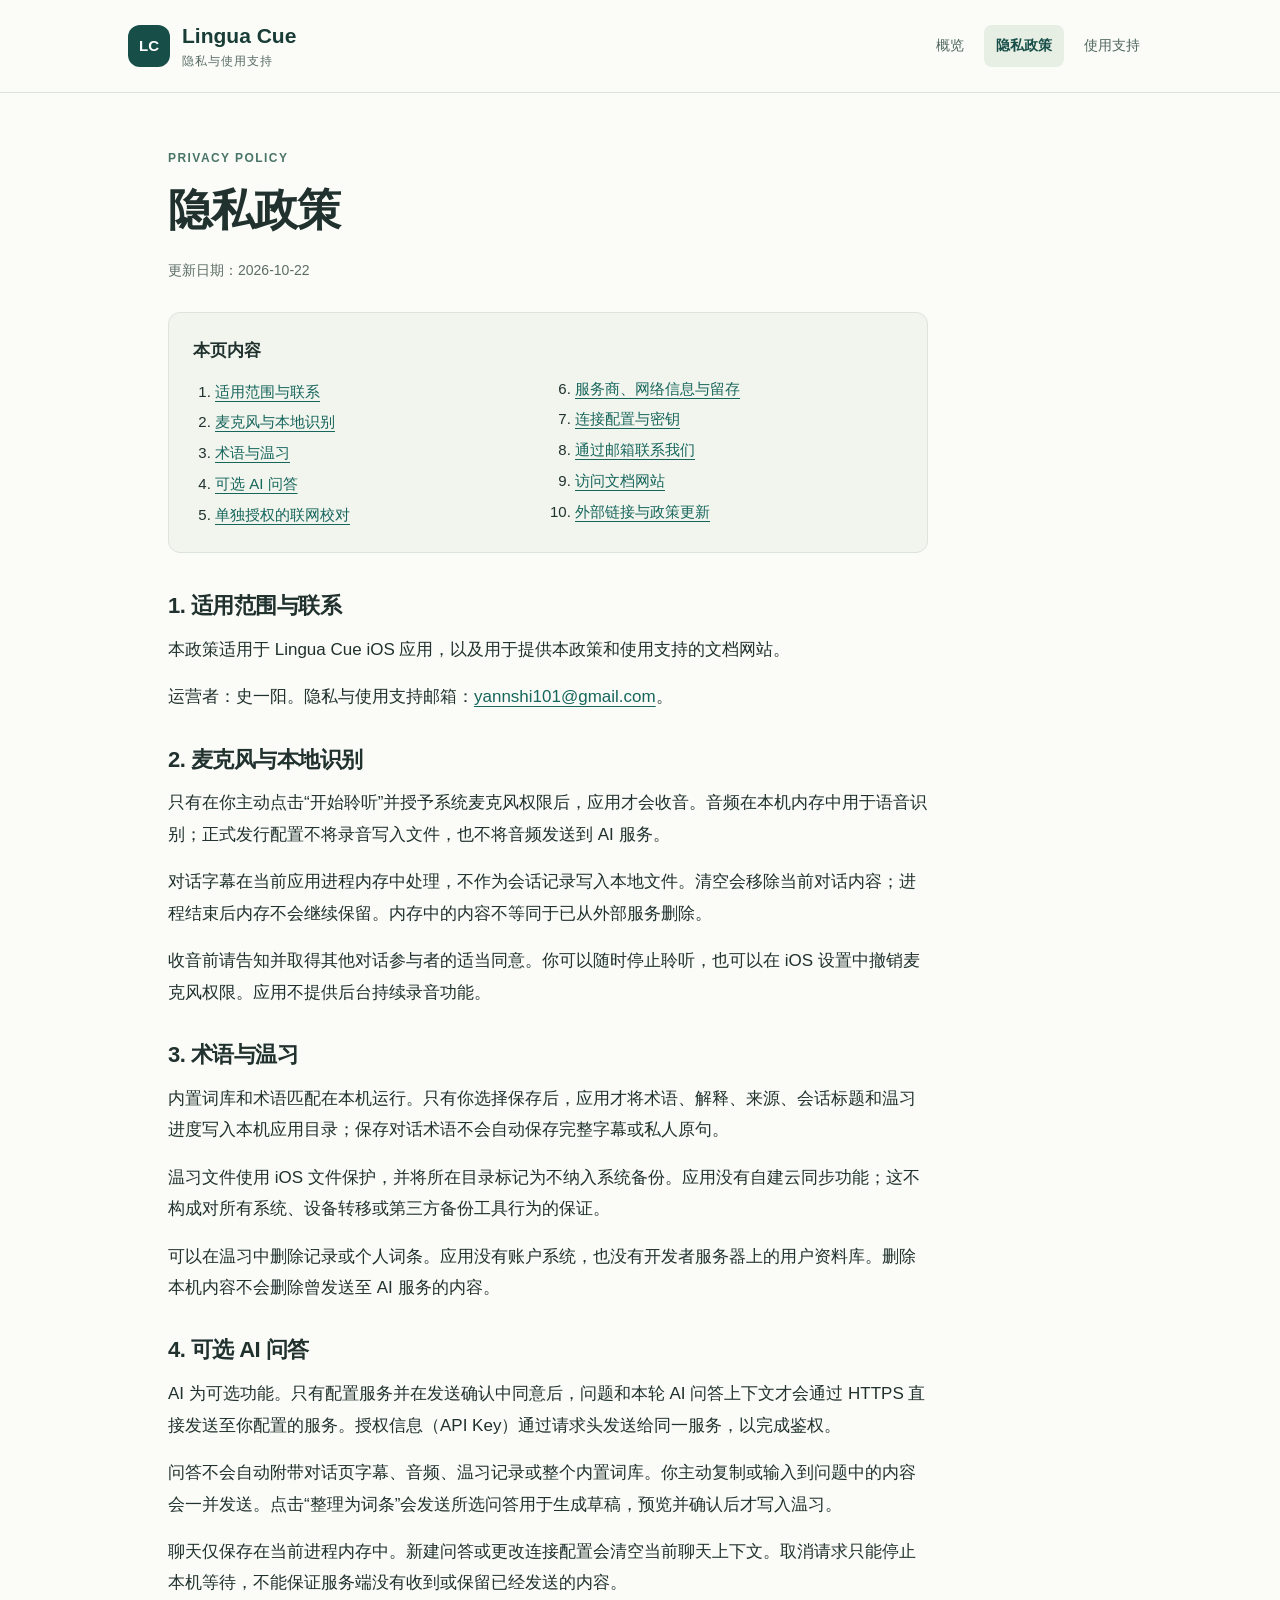
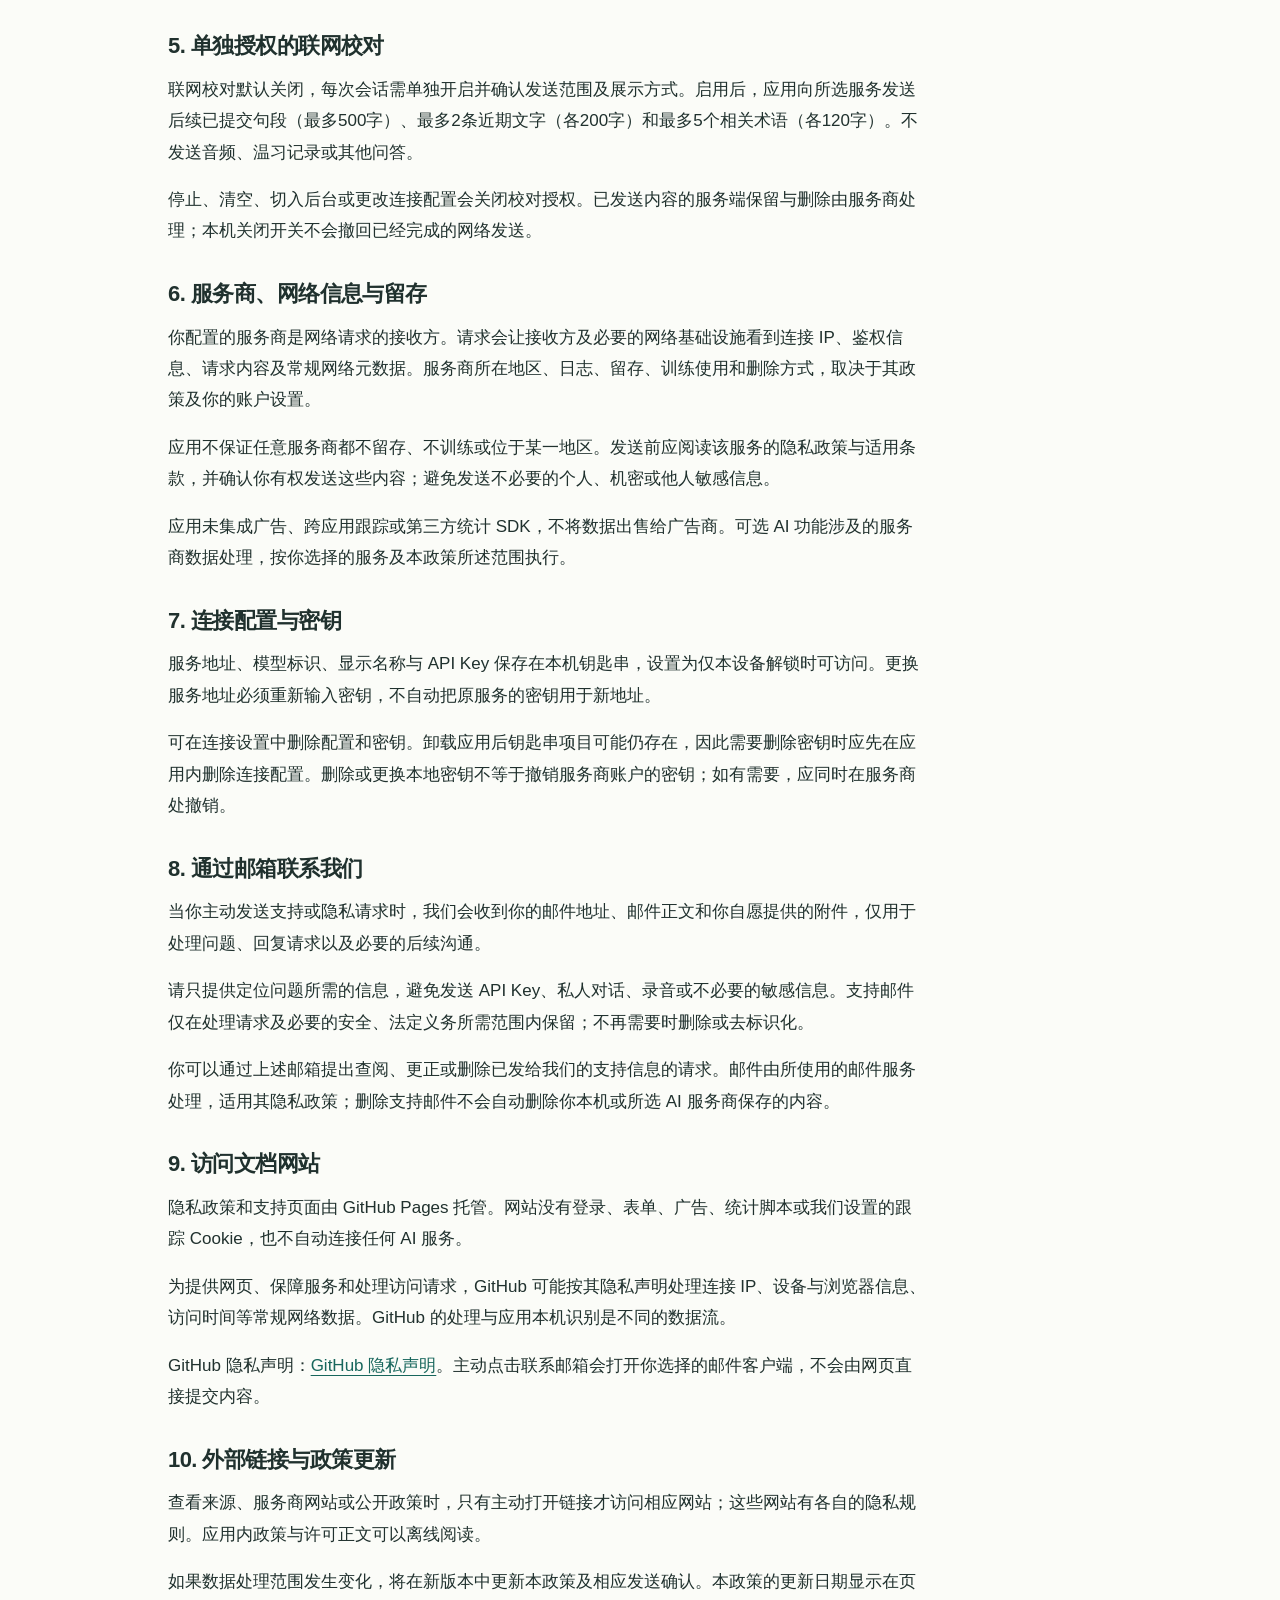
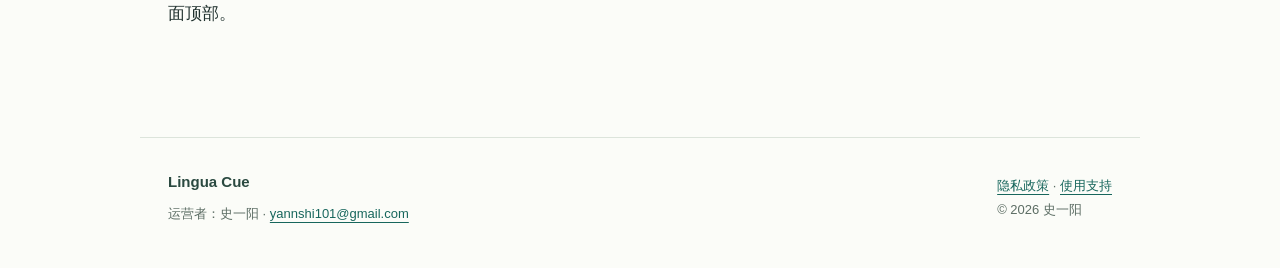
==== privacy/index.html @ a0816326 "Publish Lingua Cue privacy policy and support pages" ====
<!doctype html>
<html lang="zh-CN"><head><meta charset="utf-8"><meta name="viewport" content="width=device-width,initial-scale=1">
<title>隐私政策 · Lingua Cue</title><meta name="description" content="Lingua Cue 的音频、本地数据、可选 AI 和联系信息处理说明。">
<meta name="theme-color" content="#174f48"><link rel="canonical" href="https://msfgz.github.io/lingua-cue-support/privacy/">
<meta http-equiv="Content-Security-Policy" content="default-src 'none'; style-src 'self'; img-src 'self'; font-src 'none'; script-src 'none'; connect-src 'none'; base-uri 'none'; form-action 'none'">
<link rel="stylesheet" href="../styles.css"></head><body>
<a class="skip" href="#main">跳到正文</a><header class="header"><div class="header-inner">
<a class="brand" href="../" aria-label="Lingua Cue 文档首页"><span class="mark" aria-hidden="true">LC</span><span>Lingua Cue<small>隐私与使用支持</small></span></a>
<nav aria-label="页面导航"><a href="../">概览</a><a href="../privacy/" aria-current="page">隐私政策</a><a href="../support/">使用支持</a></nav></div></header>
<main id="main"><article class="document"><p class="eyebrow">PRIVACY POLICY</p><h1>隐私政策</h1><p class="date">更新日期：2026-10-22</p><aside class="toc" aria-label="隐私政策目录"><strong>本页内容</strong><ol><li><a href="#section-1">适用范围与联系</a></li><li><a href="#section-2">麦克风与本地识别</a></li><li><a href="#section-3">术语与温习</a></li><li><a href="#section-4">可选 AI 问答</a></li><li><a href="#section-5">单独授权的联网校对</a></li><li><a href="#section-6">服务商、网络信息与留存</a></li><li><a href="#section-7">连接配置与密钥</a></li><li><a href="#section-8">通过邮箱联系我们</a></li><li><a href="#section-9">访问文档网站</a></li><li><a href="#section-10">外部链接与政策更新</a></li></ol></aside><section id="section-1"><h2>1. 适用范围与联系</h2><p>本政策适用于 Lingua Cue iOS 应用，以及用于提供本政策和使用支持的文档网站。</p><p>运营者：史一阳。隐私与使用支持邮箱：<a href="mailto:yannshi101@gmail.com">yannshi101@gmail.com</a>。</p></section><section id="section-2"><h2>2. 麦克风与本地识别</h2><p>只有在你主动点击“开始聆听”并授予系统麦克风权限后，应用才会收音。音频在本机内存中用于语音识别；正式发行配置不将录音写入文件，也不将音频发送到 AI 服务。</p><p>对话字幕在当前应用进程内存中处理，不作为会话记录写入本地文件。清空会移除当前对话内容；进程结束后内存不会继续保留。内存中的内容不等同于已从外部服务删除。</p><p>收音前请告知并取得其他对话参与者的适当同意。你可以随时停止聆听，也可以在 iOS 设置中撤销麦克风权限。应用不提供后台持续录音功能。</p></section><section id="section-3"><h2>3. 术语与温习</h2><p>内置词库和术语匹配在本机运行。只有你选择保存后，应用才将术语、解释、来源、会话标题和温习进度写入本机应用目录；保存对话术语不会自动保存完整字幕或私人原句。</p><p>温习文件使用 iOS 文件保护，并将所在目录标记为不纳入系统备份。应用没有自建云同步功能；这不构成对所有系统、设备转移或第三方备份工具行为的保证。</p><p>可以在温习中删除记录或个人词条。应用没有账户系统，也没有开发者服务器上的用户资料库。删除本机内容不会删除曾发送至 AI 服务的内容。</p></section><section id="section-4"><h2>4. 可选 AI 问答</h2><p>AI 为可选功能。只有配置服务并在发送确认中同意后，问题和本轮 AI 问答上下文才会通过 HTTPS 直接发送至你配置的服务。授权信息（API Key）通过请求头发送给同一服务，以完成鉴权。</p><p>问答不会自动附带对话页字幕、音频、温习记录或整个内置词库。你主动复制或输入到问题中的内容会一并发送。点击“整理为词条”会发送所选问答用于生成草稿，预览并确认后才写入温习。</p><p>聊天仅保存在当前进程内存中。新建问答或更改连接配置会清空当前聊天上下文。取消请求只能停止本机等待，不能保证服务端没有收到或保留已经发送的内容。</p></section><section id="section-5"><h2>5. 单独授权的联网校对</h2><p>联网校对默认关闭，每次会话需单独开启并确认发送范围及展示方式。启用后，应用向所选服务发送后续已提交句段（最多500字）、最多2条近期文字（各200字）和最多5个相关术语（各120字）。不发送音频、温习记录或其他问答。</p><p>停止、清空、切入后台或更改连接配置会关闭校对授权。已发送内容的服务端保留与删除由服务商处理；本机关闭开关不会撤回已经完成的网络发送。</p></section><section id="section-6"><h2>6. 服务商、网络信息与留存</h2><p>你配置的服务商是网络请求的接收方。请求会让接收方及必要的网络基础设施看到连接 IP、鉴权信息、请求内容及常规网络元数据。服务商所在地区、日志、留存、训练使用和删除方式，取决于其政策及你的账户设置。</p><p>应用不保证任意服务商都不留存、不训练或位于某一地区。发送前应阅读该服务的隐私政策与适用条款，并确认你有权发送这些内容；避免发送不必要的个人、机密或他人敏感信息。</p><p>应用未集成广告、跨应用跟踪或第三方统计 SDK，不将数据出售给广告商。可选 AI 功能涉及的服务商数据处理，按你选择的服务及本政策所述范围执行。</p></section><section id="section-7"><h2>7. 连接配置与密钥</h2><p>服务地址、模型标识、显示名称与 API Key 保存在本机钥匙串，设置为仅本设备解锁时可访问。更换服务地址必须重新输入密钥，不自动把原服务的密钥用于新地址。</p><p>可在连接设置中删除配置和密钥。卸载应用后钥匙串项目可能仍存在，因此需要删除密钥时应先在应用内删除连接配置。删除或更换本地密钥不等于撤销服务商账户的密钥；如有需要，应同时在服务商处撤销。</p></section><section id="section-8"><h2>8. 通过邮箱联系我们</h2><p>当你主动发送支持或隐私请求时，我们会收到你的邮件地址、邮件正文和你自愿提供的附件，仅用于处理问题、回复请求以及必要的后续沟通。</p><p>请只提供定位问题所需的信息，避免发送 API Key、私人对话、录音或不必要的敏感信息。支持邮件仅在处理请求及必要的安全、法定义务所需范围内保留；不再需要时删除或去标识化。</p><p>你可以通过上述邮箱提出查阅、更正或删除已发给我们的支持信息的请求。邮件由所使用的邮件服务处理，适用其隐私政策；删除支持邮件不会自动删除你本机或所选 AI 服务商保存的内容。</p></section><section id="section-9"><h2>9. 访问文档网站</h2><p>隐私政策和支持页面由 GitHub Pages 托管。网站没有登录、表单、广告、统计脚本或我们设置的跟踪 Cookie，也不自动连接任何 AI 服务。</p><p>为提供网页、保障服务和处理访问请求，GitHub 可能按其隐私声明处理连接 IP、设备与浏览器信息、访问时间等常规网络数据。GitHub 的处理与应用本机识别是不同的数据流。</p><p>GitHub 隐私声明：<a href="https://docs.github.com/en/site-policy/privacy-policies/github-general-privacy-statement">GitHub 隐私声明</a>。主动点击联系邮箱会打开你选择的邮件客户端，不会由网页直接提交内容。</p></section><section id="section-10"><h2>10. 外部链接与政策更新</h2><p>查看来源、服务商网站或公开政策时，只有主动打开链接才访问相应网站；这些网站有各自的隐私规则。应用内政策与许可正文可以离线阅读。</p><p>如果数据处理范围发生变化，将在新版本中更新本政策及相应发送确认。本政策的更新日期显示在页面顶部。</p></section></article></main>
<footer><div><strong>Lingua Cue</strong><p>运营者：史一阳 · <a href="mailto:yannshi101@gmail.com">yannshi101@gmail.com</a></p></div>
<p><a href="../privacy/">隐私政策</a><span aria-hidden="true"> · </span><a href="../support/">使用支持</a><br><span>© 2026 史一阳</span></p></footer>
</body></html>
---- styles.css ----
*{box-sizing:border-box}html{scroll-behavior:smooth;scroll-padding-top:110px}body{margin:0;background:#fbfcf8;color:#20312e;font:17px/1.85 -apple-system,BlinkMacSystemFont,"PingFang SC","Microsoft YaHei",sans-serif}a{color:#17665c;text-underline-offset:4px;overflow-wrap:anywhere}a:hover{color:#103e38}a:focus-visible,summary:focus-visible{outline:3px solid #bc6b24;outline-offset:5px;border-radius:3px}.skip{position:absolute;left:16px;top:-100px;background:white;padding:8px 16px;z-index:3}.skip:focus{top:10px}.header{background:#fbfcf8;border-bottom:1px solid #dbe3dc}.header-inner{max-width:1080px;margin:auto;padding:22px 28px;display:flex;align-items:center;justify-content:space-between;gap:20px}.brand{display:flex;align-items:center;gap:12px;text-decoration:none;color:#193d36;font-size:21px;font-weight:750;line-height:1.35}.brand small{display:block;font-size:12px;color:#586c63;font-weight:500;letter-spacing:.08em;margin-top:3px}.mark{width:42px;height:42px;background:#174f48;color:#fff;border-radius:12px;display:grid;place-items:center;font-size:15px;flex:none}nav{display:flex;gap:8px;flex-wrap:wrap}nav a{text-decoration:none;font-size:14px;padding:8px 12px;border-radius:8px;color:#50675e}nav a[aria-current]{background:#e7eee4;color:#174f48;font-weight:700}main{max-width:1000px;margin:auto;padding:54px 28px 76px}h1,h2,h3{line-height:1.4;letter-spacing:-.025em}h1{font-size:clamp(30px,5vw,44px);margin:10px 0 18px}h2{font-size:24px;margin:0 0 12px}h3{font-size:18px;margin:0 0 8px}p{margin:0 0 16px;overflow-wrap:anywhere}.eyebrow{font-size:12px;letter-spacing:.12em;color:#497467;font-weight:750;margin:0}.lead{font-size:19px;max-width:700px;color:#4b6057}.pill{display:inline-block;font-size:12px;line-height:1.5;border:1px solid #cad9c8;color:#476644;background:#f1f5e9;border-radius:20px;padding:5px 11px;margin:2px 0 20px}.cards{display:grid;grid-template-columns:1fr 1fr;gap:20px;margin-top:30px}.card{padding:28px;border:1px solid #dce4db;background:#fff;border-radius:16px}.card p{color:#53665d;font-size:16px}.card .button,.button{display:inline-block;padding:11px 18px;border-radius:9px;background:#174f48;color:#fff;text-decoration:none;font-size:15px;font-weight:650}.card .button:hover,.button:hover{background:#103e38;color:white}.muted,.date{color:#5c6d64;font-size:14px}.rule{margin:36px 0;border:0;border-top:1px solid #dce4db}.document{max-width:760px}.document section{margin:32px 0}.document h2{font-size:22px}.toc{padding:22px 24px;border:1px solid #dce4db;border-radius:12px;background:#f1f5ee;margin:28px 0 38px}.toc ol{padding-left:22px;margin:8px 0 0;columns:2;column-gap:32px}.toc li{break-inside:avoid;font-size:15px;margin:3px 0}.contact{background:#eaf1e7;border-color:#c9d9c4}.contact .email{display:inline-block;font-size:clamp(18px,4.5vw,25px);font-weight:700;line-height:1.5;margin:0 0 14px}.list{padding-left:23px;margin:12px 0 22px}.list li{margin:7px 0}.faq{margin-top:36px}.faq details{padding:19px 0;border-bottom:1px solid #dce4db}.faq summary{cursor:pointer;font-weight:650;line-height:1.7;padding:4px 0}.faq details p{margin:14px 0 0;color:#4b6057}footer{border-top:1px solid #dce4db;max-width:1000px;margin:auto;padding:30px 28px 36px;display:flex;justify-content:space-between;gap:20px;font-size:13px;color:#5c6d64}footer p{margin:6px 0}footer strong{color:#2a4940;font-size:15px}@media(max-width:600px){.header-inner{padding:18px 20px;align-items:flex-start;flex-direction:column;gap:14px}nav{gap:2px}nav a{padding:7px 10px}main{padding:32px 20px 54px}.cards{grid-template-columns:1fr;gap:14px}.card{padding:23px}.toc ol{columns:1}.document h2{font-size:21px}footer{padding:24px 20px;flex-direction:column;gap:8px}.lead{font-size:17px}}@media(prefers-reduced-motion:reduce){html{scroll-behavior:auto}}
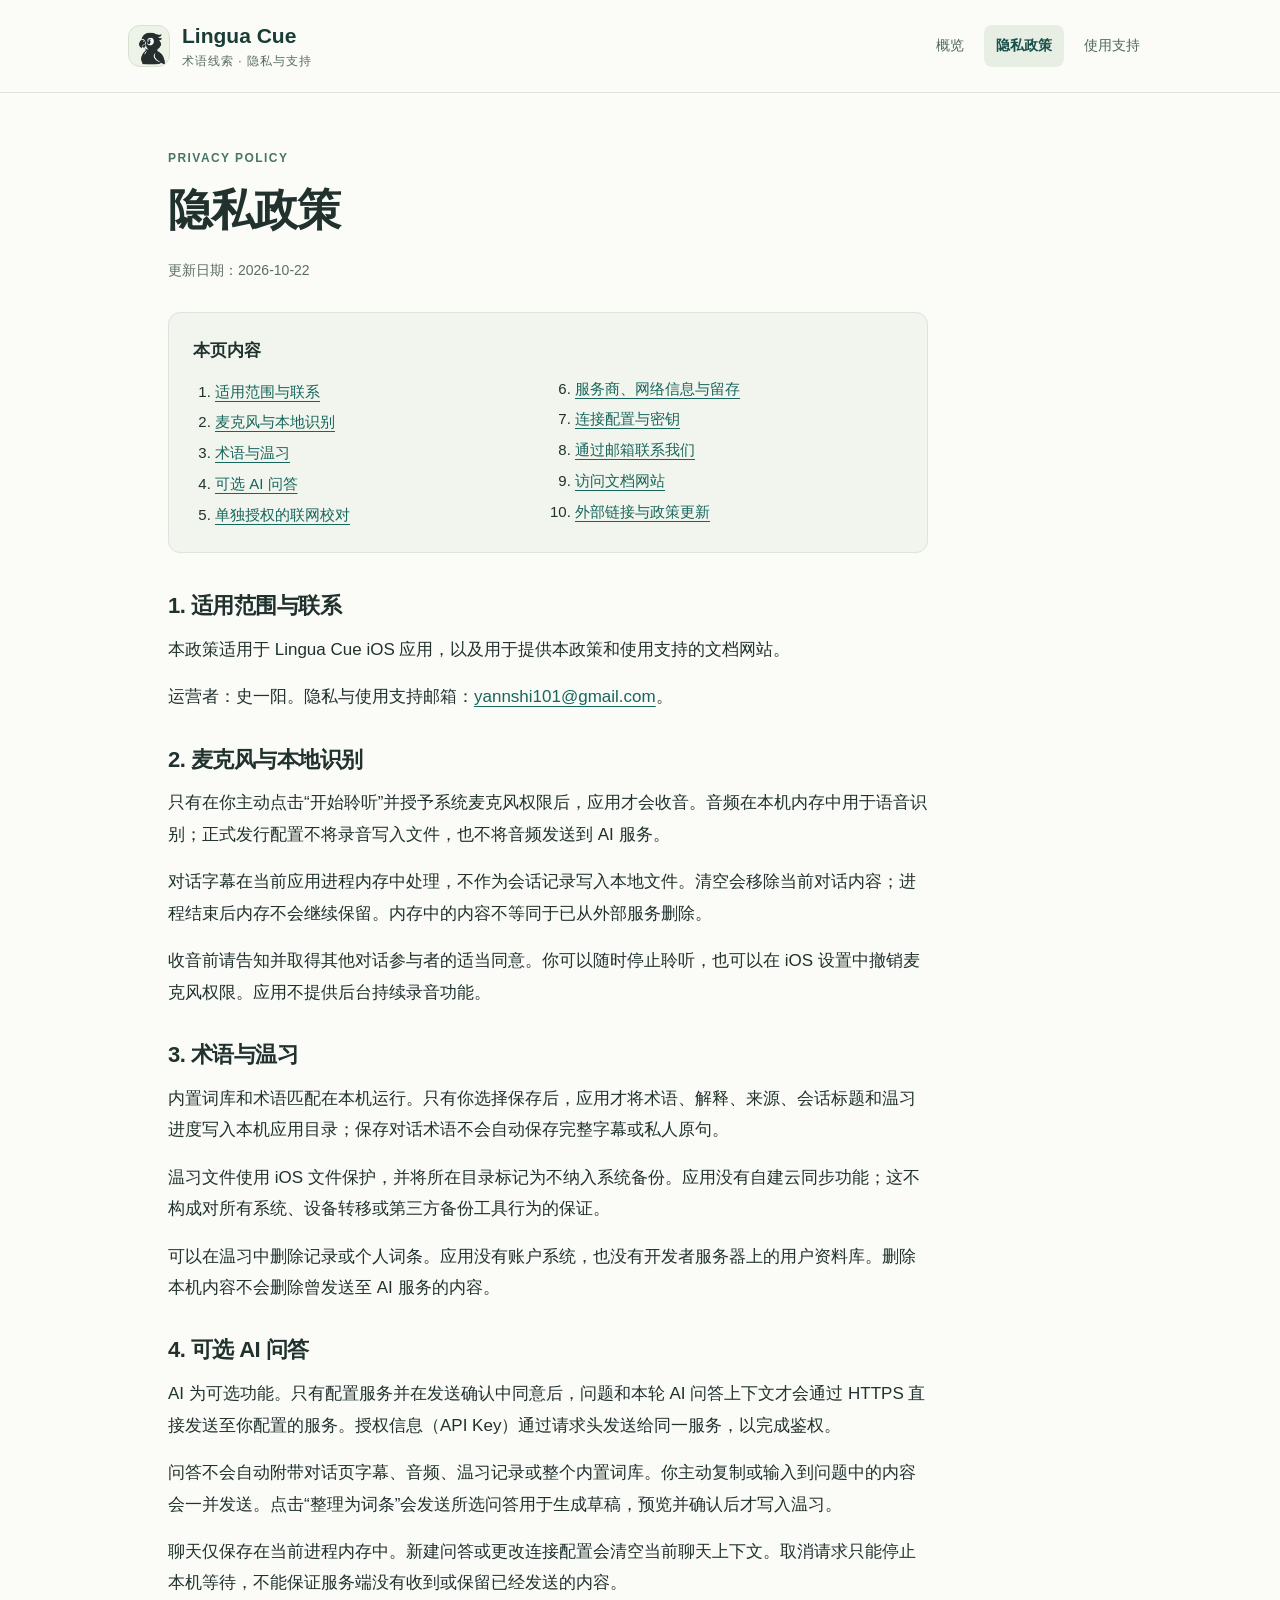
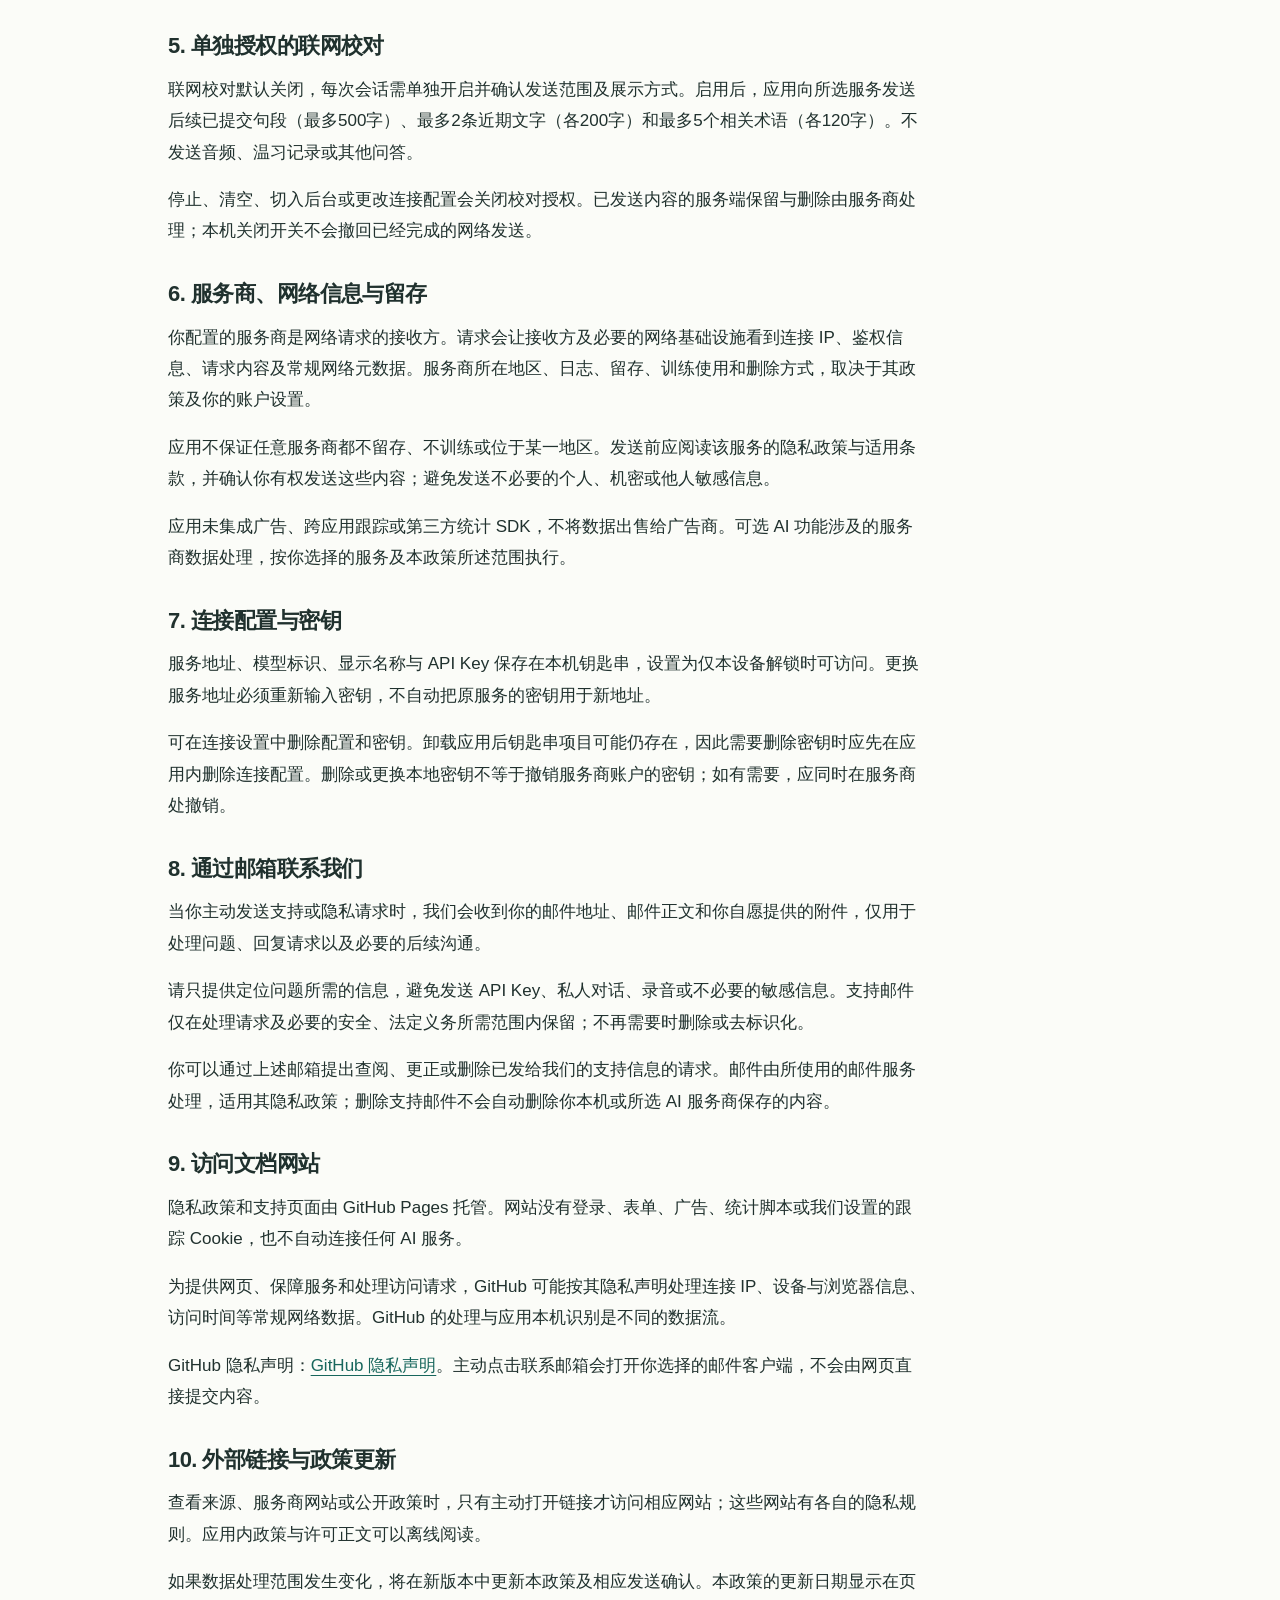
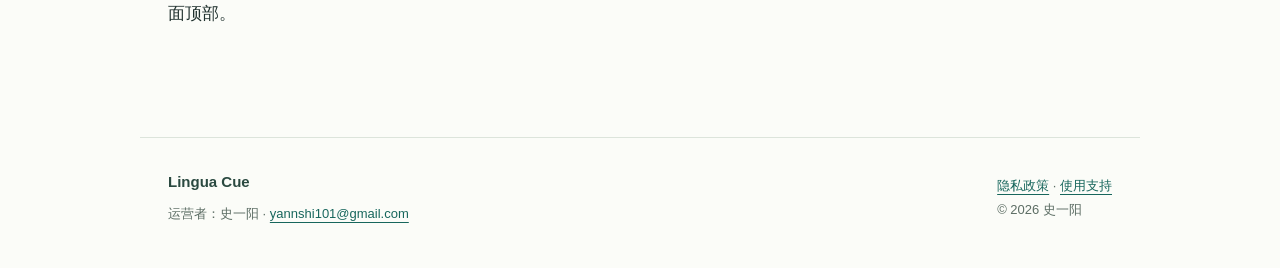
==== commit 75737f39: "Show app preview and improve mobile presentation" ====
--- a/privacy/index.html
+++ b/privacy/index.html
@@ -5,7 +5,7 @@
 <meta http-equiv="Content-Security-Policy" content="default-src 'none'; style-src 'self'; img-src 'self'; font-src 'none'; script-src 'none'; connect-src 'none'; base-uri 'none'; form-action 'none'">
 <link rel="stylesheet" href="../styles.css"></head><body>
 <a class="skip" href="#main">跳到正文</a><header class="header"><div class="header-inner">
-<a class="brand" href="../" aria-label="Lingua Cue 文档首页"><span class="mark" aria-hidden="true">LC</span><span>Lingua Cue<small>隐私与使用支持</small></span></a>
+<a class="brand" href="../" aria-label="Lingua Cue 文档首页"><span class="mark" aria-hidden="true"><img src="../assets/parrot.png" alt="" width="44" height="44"></span><span>Lingua Cue<small>术语线索 · 隐私与支持</small></span></a>
 <nav aria-label="页面导航"><a href="../">概览</a><a href="../privacy/" aria-current="page">隐私政策</a><a href="../support/">使用支持</a></nav></div></header>
 <main id="main"><article class="document"><p class="eyebrow">PRIVACY POLICY</p><h1>隐私政策</h1><p class="date">更新日期：2026-10-22</p><aside class="toc" aria-label="隐私政策目录"><strong>本页内容</strong><ol><li><a href="#section-1">适用范围与联系</a></li><li><a href="#section-2">麦克风与本地识别</a></li><li><a href="#section-3">术语与温习</a></li><li><a href="#section-4">可选 AI 问答</a></li><li><a href="#section-5">单独授权的联网校对</a></li><li><a href="#section-6">服务商、网络信息与留存</a></li><li><a href="#section-7">连接配置与密钥</a></li><li><a href="#section-8">通过邮箱联系我们</a></li><li><a href="#section-9">访问文档网站</a></li><li><a href="#section-10">外部链接与政策更新</a></li></ol></aside><section id="section-1"><h2>1. 适用范围与联系</h2><p>本政策适用于 Lingua Cue iOS 应用，以及用于提供本政策和使用支持的文档网站。</p><p>运营者：史一阳。隐私与使用支持邮箱：<a href="mailto:yannshi101@gmail.com">yannshi101@gmail.com</a>。</p></section><section id="section-2"><h2>2. 麦克风与本地识别</h2><p>只有在你主动点击“开始聆听”并授予系统麦克风权限后，应用才会收音。音频在本机内存中用于语音识别；正式发行配置不将录音写入文件，也不将音频发送到 AI 服务。</p><p>对话字幕在当前应用进程内存中处理，不作为会话记录写入本地文件。清空会移除当前对话内容；进程结束后内存不会继续保留。内存中的内容不等同于已从外部服务删除。</p><p>收音前请告知并取得其他对话参与者的适当同意。你可以随时停止聆听，也可以在 iOS 设置中撤销麦克风权限。应用不提供后台持续录音功能。</p></section><section id="section-3"><h2>3. 术语与温习</h2><p>内置词库和术语匹配在本机运行。只有你选择保存后，应用才将术语、解释、来源、会话标题和温习进度写入本机应用目录；保存对话术语不会自动保存完整字幕或私人原句。</p><p>温习文件使用 iOS 文件保护，并将所在目录标记为不纳入系统备份。应用没有自建云同步功能；这不构成对所有系统、设备转移或第三方备份工具行为的保证。</p><p>可以在温习中删除记录或个人词条。应用没有账户系统，也没有开发者服务器上的用户资料库。删除本机内容不会删除曾发送至 AI 服务的内容。</p></section><section id="section-4"><h2>4. 可选 AI 问答</h2><p>AI 为可选功能。只有配置服务并在发送确认中同意后，问题和本轮 AI 问答上下文才会通过 HTTPS 直接发送至你配置的服务。授权信息（API Key）通过请求头发送给同一服务，以完成鉴权。</p><p>问答不会自动附带对话页字幕、音频、温习记录或整个内置词库。你主动复制或输入到问题中的内容会一并发送。点击“整理为词条”会发送所选问答用于生成草稿，预览并确认后才写入温习。</p><p>聊天仅保存在当前进程内存中。新建问答或更改连接配置会清空当前聊天上下文。取消请求只能停止本机等待，不能保证服务端没有收到或保留已经发送的内容。</p></section><section id="section-5"><h2>5. 单独授权的联网校对</h2><p>联网校对默认关闭，每次会话需单独开启并确认发送范围及展示方式。启用后，应用向所选服务发送后续已提交句段（最多500字）、最多2条近期文字（各200字）和最多5个相关术语（各120字）。不发送音频、温习记录或其他问答。</p><p>停止、清空、切入后台或更改连接配置会关闭校对授权。已发送内容的服务端保留与删除由服务商处理；本机关闭开关不会撤回已经完成的网络发送。</p></section><section id="section-6"><h2>6. 服务商、网络信息与留存</h2><p>你配置的服务商是网络请求的接收方。请求会让接收方及必要的网络基础设施看到连接 IP、鉴权信息、请求内容及常规网络元数据。服务商所在地区、日志、留存、训练使用和删除方式，取决于其政策及你的账户设置。</p><p>应用不保证任意服务商都不留存、不训练或位于某一地区。发送前应阅读该服务的隐私政策与适用条款，并确认你有权发送这些内容；避免发送不必要的个人、机密或他人敏感信息。</p><p>应用未集成广告、跨应用跟踪或第三方统计 SDK，不将数据出售给广告商。可选 AI 功能涉及的服务商数据处理，按你选择的服务及本政策所述范围执行。</p></section><section id="section-7"><h2>7. 连接配置与密钥</h2><p>服务地址、模型标识、显示名称与 API Key 保存在本机钥匙串，设置为仅本设备解锁时可访问。更换服务地址必须重新输入密钥，不自动把原服务的密钥用于新地址。</p><p>可在连接设置中删除配置和密钥。卸载应用后钥匙串项目可能仍存在，因此需要删除密钥时应先在应用内删除连接配置。删除或更换本地密钥不等于撤销服务商账户的密钥；如有需要，应同时在服务商处撤销。</p></section><section id="section-8"><h2>8. 通过邮箱联系我们</h2><p>当你主动发送支持或隐私请求时，我们会收到你的邮件地址、邮件正文和你自愿提供的附件，仅用于处理问题、回复请求以及必要的后续沟通。</p><p>请只提供定位问题所需的信息，避免发送 API Key、私人对话、录音或不必要的敏感信息。支持邮件仅在处理请求及必要的安全、法定义务所需范围内保留；不再需要时删除或去标识化。</p><p>你可以通过上述邮箱提出查阅、更正或删除已发给我们的支持信息的请求。邮件由所使用的邮件服务处理，适用其隐私政策；删除支持邮件不会自动删除你本机或所选 AI 服务商保存的内容。</p></section><section id="section-9"><h2>9. 访问文档网站</h2><p>隐私政策和支持页面由 GitHub Pages 托管。网站没有登录、表单、广告、统计脚本或我们设置的跟踪 Cookie，也不自动连接任何 AI 服务。</p><p>为提供网页、保障服务和处理访问请求，GitHub 可能按其隐私声明处理连接 IP、设备与浏览器信息、访问时间等常规网络数据。GitHub 的处理与应用本机识别是不同的数据流。</p><p>GitHub 隐私声明：<a href="https://docs.github.com/en/site-policy/privacy-policies/github-general-privacy-statement">GitHub 隐私声明</a>。主动点击联系邮箱会打开你选择的邮件客户端，不会由网页直接提交内容。</p></section><section id="section-10"><h2>10. 外部链接与政策更新</h2><p>查看来源、服务商网站或公开政策时，只有主动打开链接才访问相应网站；这些网站有各自的隐私规则。应用内政策与许可正文可以离线阅读。</p><p>如果数据处理范围发生变化，将在新版本中更新本政策及相应发送确认。本政策的更新日期显示在页面顶部。</p></section></article></main>
 <footer><div><strong>Lingua Cue</strong><p>运营者：史一阳 · <a href="mailto:yannshi101@gmail.com">yannshi101@gmail.com</a></p></div>
--- a/styles.css
+++ b/styles.css
@@ -1 +1,2 @@
 *{box-sizing:border-box}html{scroll-behavior:smooth;scroll-padding-top:110px}body{margin:0;background:#fbfcf8;color:#20312e;font:17px/1.85 -apple-system,BlinkMacSystemFont,"PingFang SC","Microsoft YaHei",sans-serif}a{color:#17665c;text-underline-offset:4px;overflow-wrap:anywhere}a:hover{color:#103e38}a:focus-visible,summary:focus-visible{outline:3px solid #bc6b24;outline-offset:5px;border-radius:3px}.skip{position:absolute;left:16px;top:-100px;background:white;padding:8px 16px;z-index:3}.skip:focus{top:10px}.header{background:#fbfcf8;border-bottom:1px solid #dbe3dc}.header-inner{max-width:1080px;margin:auto;padding:22px 28px;display:flex;align-items:center;justify-content:space-between;gap:20px}.brand{display:flex;align-items:center;gap:12px;text-decoration:none;color:#193d36;font-size:21px;font-weight:750;line-height:1.35}.brand small{display:block;font-size:12px;color:#586c63;font-weight:500;letter-spacing:.08em;margin-top:3px}.mark{width:42px;height:42px;background:#174f48;color:#fff;border-radius:12px;display:grid;place-items:center;font-size:15px;flex:none}nav{display:flex;gap:8px;flex-wrap:wrap}nav a{text-decoration:none;font-size:14px;padding:8px 12px;border-radius:8px;color:#50675e}nav a[aria-current]{background:#e7eee4;color:#174f48;font-weight:700}main{max-width:1000px;margin:auto;padding:54px 28px 76px}h1,h2,h3{line-height:1.4;letter-spacing:-.025em}h1{font-size:clamp(30px,5vw,44px);margin:10px 0 18px}h2{font-size:24px;margin:0 0 12px}h3{font-size:18px;margin:0 0 8px}p{margin:0 0 16px;overflow-wrap:anywhere}.eyebrow{font-size:12px;letter-spacing:.12em;color:#497467;font-weight:750;margin:0}.lead{font-size:19px;max-width:700px;color:#4b6057}.pill{display:inline-block;font-size:12px;line-height:1.5;border:1px solid #cad9c8;color:#476644;background:#f1f5e9;border-radius:20px;padding:5px 11px;margin:2px 0 20px}.cards{display:grid;grid-template-columns:1fr 1fr;gap:20px;margin-top:30px}.card{padding:28px;border:1px solid #dce4db;background:#fff;border-radius:16px}.card p{color:#53665d;font-size:16px}.card .button,.button{display:inline-block;padding:11px 18px;border-radius:9px;background:#174f48;color:#fff;text-decoration:none;font-size:15px;font-weight:650}.card .button:hover,.button:hover{background:#103e38;color:white}.muted,.date{color:#5c6d64;font-size:14px}.rule{margin:36px 0;border:0;border-top:1px solid #dce4db}.document{max-width:760px}.document section{margin:32px 0}.document h2{font-size:22px}.toc{padding:22px 24px;border:1px solid #dce4db;border-radius:12px;background:#f1f5ee;margin:28px 0 38px}.toc ol{padding-left:22px;margin:8px 0 0;columns:2;column-gap:32px}.toc li{break-inside:avoid;font-size:15px;margin:3px 0}.contact{background:#eaf1e7;border-color:#c9d9c4}.contact .email{display:inline-block;font-size:clamp(18px,4.5vw,25px);font-weight:700;line-height:1.5;margin:0 0 14px}.list{padding-left:23px;margin:12px 0 22px}.list li{margin:7px 0}.faq{margin-top:36px}.faq details{padding:19px 0;border-bottom:1px solid #dce4db}.faq summary{cursor:pointer;font-weight:650;line-height:1.7;padding:4px 0}.faq details p{margin:14px 0 0;color:#4b6057}footer{border-top:1px solid #dce4db;max-width:1000px;margin:auto;padding:30px 28px 36px;display:flex;justify-content:space-between;gap:20px;font-size:13px;color:#5c6d64}footer p{margin:6px 0}footer strong{color:#2a4940;font-size:15px}@media(max-width:600px){.header-inner{padding:18px 20px;align-items:flex-start;flex-direction:column;gap:14px}nav{gap:2px}nav a{padding:7px 10px}main{padding:32px 20px 54px}.cards{grid-template-columns:1fr;gap:14px}.card{padding:23px}.toc ol{columns:1}.document h2{font-size:21px}footer{padding:24px 20px;flex-direction:column;gap:8px}.lead{font-size:17px}}@media(prefers-reduced-motion:reduce){html{scroll-behavior:auto}}
+.mark{background:#eef3e7;border:1px solid #d7e1d1}.mark img{object-fit:contain}.gallery-hint{display:none}.shots:focus-visible{outline:3px solid #bc6b24;outline-offset:5px}.hero{max-width:800px}.hero h1{font-size:clamp(34px,6vw,60px)}.actions{display:flex;gap:16px;align-items:center;flex-wrap:wrap;margin:8px 0 32px}.actions a:not(.button){font-size:15px}.preview{margin:44px 0}.shots{display:grid;grid-template-columns:repeat(3,minmax(0,1fr));gap:24px;margin:24px 0}.shots figure{margin:0;text-align:center}.shots img{display:block;width:100%;max-width:255px;height:auto;margin:auto;border:1px solid #dce4db;border-radius:20px;box-shadow:0 12px 30px #20312e0c}.shots figcaption{font-size:15px;font-weight:650;margin-top:14px}.steps{display:grid;grid-template-columns:repeat(3,minmax(0,1fr));gap:24px;margin:28px 0 42px}.step{border-top:2px solid #cddbc6;padding-top:16px}.step p{font-size:15px;color:#53665d}.number{display:block;color:#57784e;font-size:13px;font-weight:700;margin-bottom:8px}@media(max-width:600px){.shots{display:flex;overflow-x:auto;scroll-snap-type:x mandatory;gap:16px;padding-bottom:12px}.shots figure{flex:0 0 min(74vw,245px);scroll-snap-align:start}.shots img{border-radius:16px}.shots figcaption{font-size:14px;line-height:1.5}.gallery-hint{display:block}.steps{grid-template-columns:1fr;gap:18px}.hero h1{font-size:36px}.preview{margin:34px 0}}
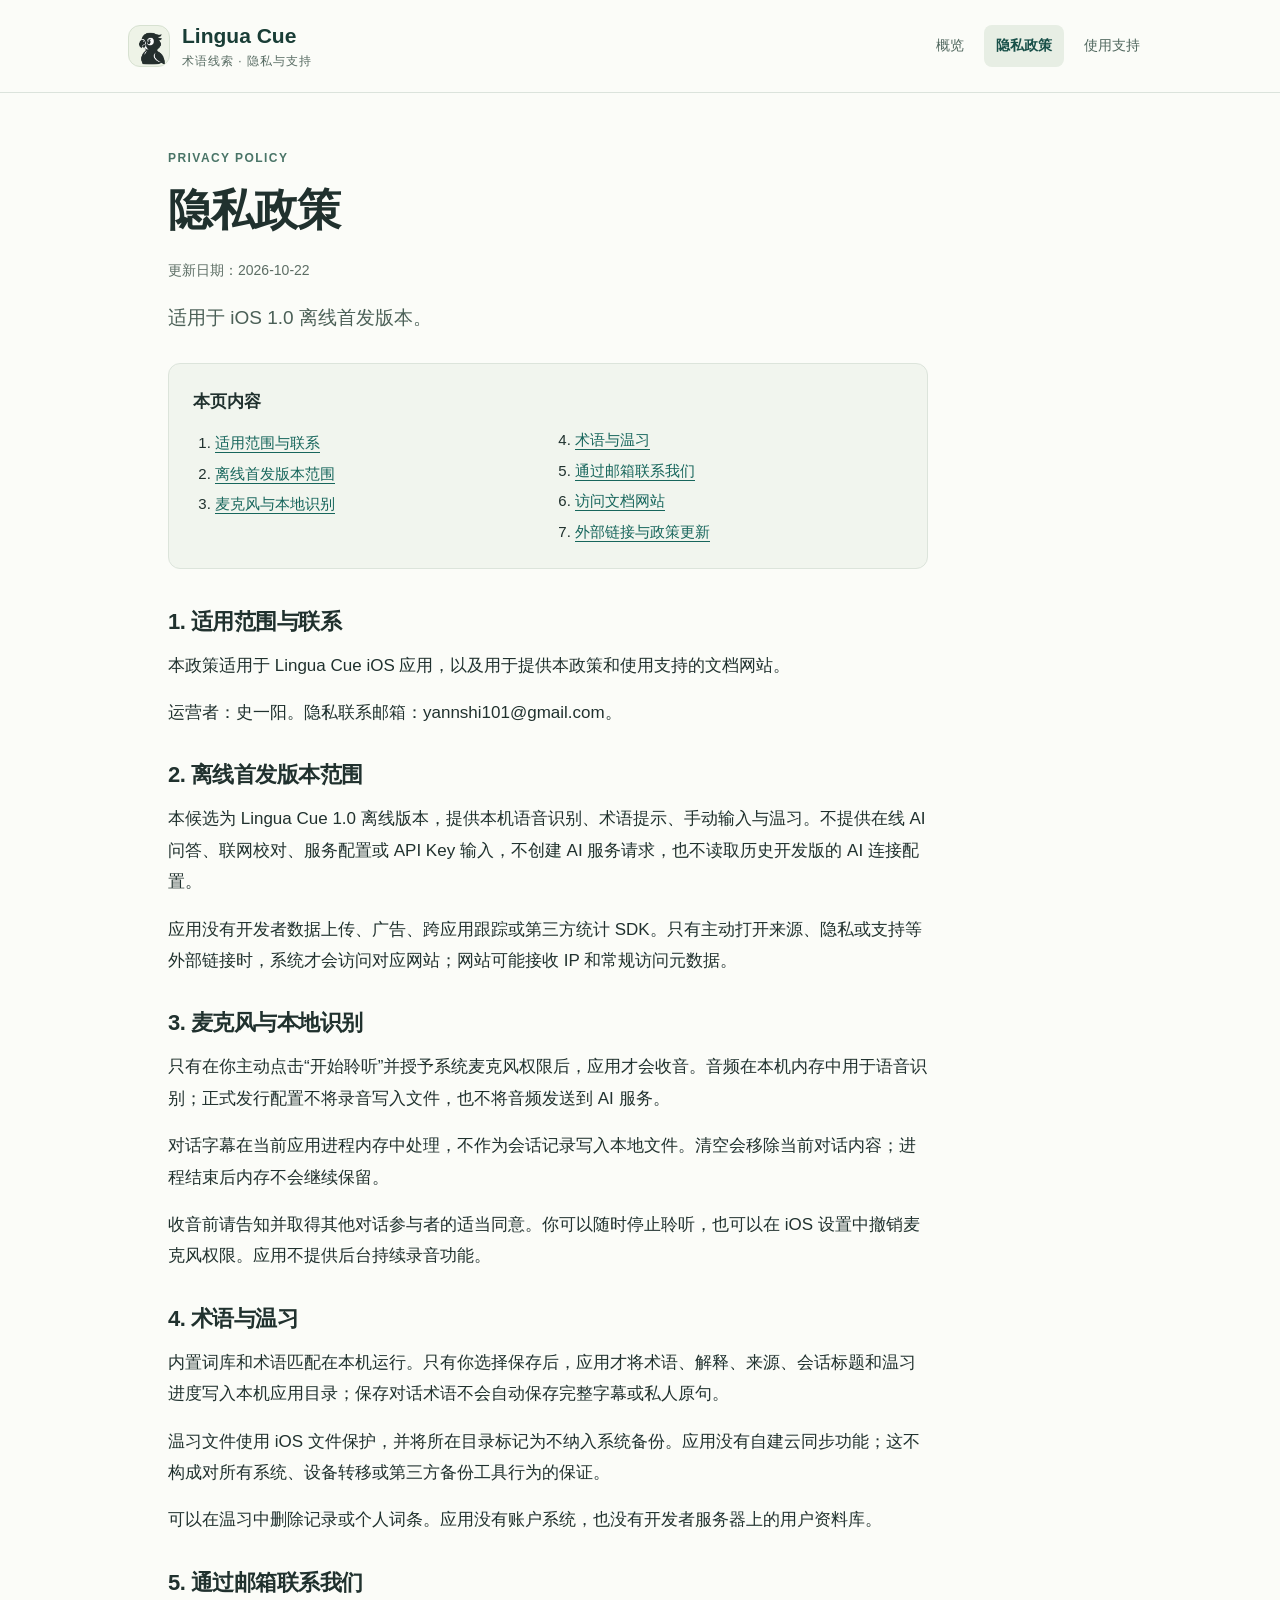
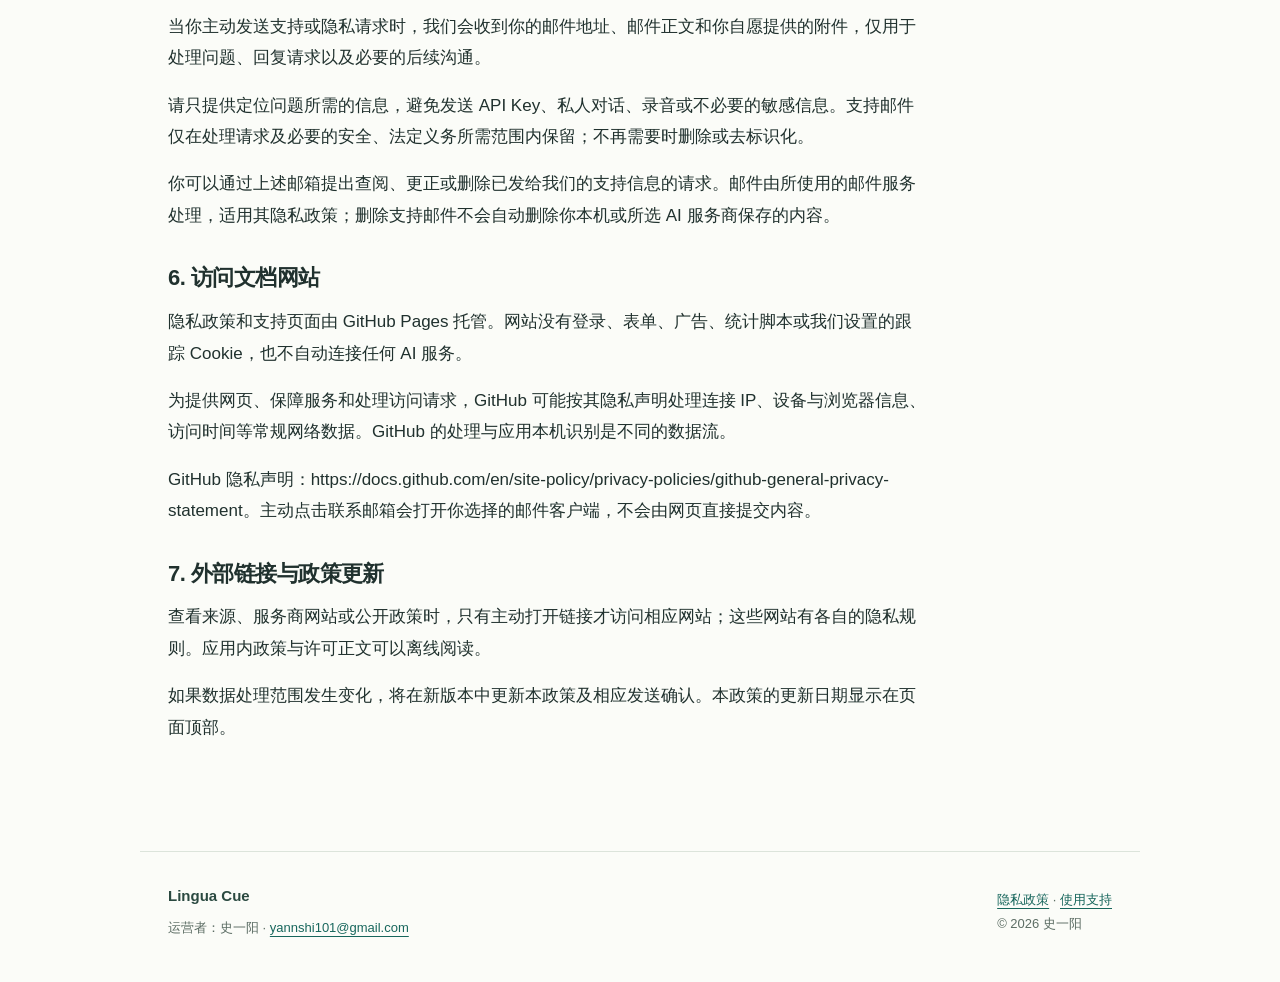
==== commit 994ef591: "Align support pages with the offline first release" ====
--- a/privacy/index.html
+++ b/privacy/index.html
@@ -1,13 +1,13 @@
 <!doctype html>
 <html lang="zh-CN"><head><meta charset="utf-8"><meta name="viewport" content="width=device-width,initial-scale=1">
-<title>隐私政策 · Lingua Cue</title><meta name="description" content="Lingua Cue 的音频、本地数据、可选 AI 和联系信息处理说明。">
+<title>隐私政策 · Lingua Cue</title><meta name="description" content="Lingua Cue 离线首发版本的麦克风、本机数据和联系信息处理说明。">
 <meta name="theme-color" content="#174f48"><link rel="canonical" href="https://msfgz.github.io/lingua-cue-support/privacy/">
 <meta http-equiv="Content-Security-Policy" content="default-src 'none'; style-src 'self'; img-src 'self'; font-src 'none'; script-src 'none'; connect-src 'none'; base-uri 'none'; form-action 'none'">
 <link rel="stylesheet" href="../styles.css"></head><body>
 <a class="skip" href="#main">跳到正文</a><header class="header"><div class="header-inner">
 <a class="brand" href="../" aria-label="Lingua Cue 文档首页"><span class="mark" aria-hidden="true"><img src="../assets/parrot.png" alt="" width="44" height="44"></span><span>Lingua Cue<small>术语线索 · 隐私与支持</small></span></a>
 <nav aria-label="页面导航"><a href="../">概览</a><a href="../privacy/" aria-current="page">隐私政策</a><a href="../support/">使用支持</a></nav></div></header>
-<main id="main"><article class="document"><p class="eyebrow">PRIVACY POLICY</p><h1>隐私政策</h1><p class="date">更新日期：2026-10-22</p><aside class="toc" aria-label="隐私政策目录"><strong>本页内容</strong><ol><li><a href="#section-1">适用范围与联系</a></li><li><a href="#section-2">麦克风与本地识别</a></li><li><a href="#section-3">术语与温习</a></li><li><a href="#section-4">可选 AI 问答</a></li><li><a href="#section-5">单独授权的联网校对</a></li><li><a href="#section-6">服务商、网络信息与留存</a></li><li><a href="#section-7">连接配置与密钥</a></li><li><a href="#section-8">通过邮箱联系我们</a></li><li><a href="#section-9">访问文档网站</a></li><li><a href="#section-10">外部链接与政策更新</a></li></ol></aside><section id="section-1"><h2>1. 适用范围与联系</h2><p>本政策适用于 Lingua Cue iOS 应用，以及用于提供本政策和使用支持的文档网站。</p><p>运营者：史一阳。隐私与使用支持邮箱：<a href="mailto:yannshi101@gmail.com">yannshi101@gmail.com</a>。</p></section><section id="section-2"><h2>2. 麦克风与本地识别</h2><p>只有在你主动点击“开始聆听”并授予系统麦克风权限后，应用才会收音。音频在本机内存中用于语音识别；正式发行配置不将录音写入文件，也不将音频发送到 AI 服务。</p><p>对话字幕在当前应用进程内存中处理，不作为会话记录写入本地文件。清空会移除当前对话内容；进程结束后内存不会继续保留。内存中的内容不等同于已从外部服务删除。</p><p>收音前请告知并取得其他对话参与者的适当同意。你可以随时停止聆听，也可以在 iOS 设置中撤销麦克风权限。应用不提供后台持续录音功能。</p></section><section id="section-3"><h2>3. 术语与温习</h2><p>内置词库和术语匹配在本机运行。只有你选择保存后，应用才将术语、解释、来源、会话标题和温习进度写入本机应用目录；保存对话术语不会自动保存完整字幕或私人原句。</p><p>温习文件使用 iOS 文件保护，并将所在目录标记为不纳入系统备份。应用没有自建云同步功能；这不构成对所有系统、设备转移或第三方备份工具行为的保证。</p><p>可以在温习中删除记录或个人词条。应用没有账户系统，也没有开发者服务器上的用户资料库。删除本机内容不会删除曾发送至 AI 服务的内容。</p></section><section id="section-4"><h2>4. 可选 AI 问答</h2><p>AI 为可选功能。只有配置服务并在发送确认中同意后，问题和本轮 AI 问答上下文才会通过 HTTPS 直接发送至你配置的服务。授权信息（API Key）通过请求头发送给同一服务，以完成鉴权。</p><p>问答不会自动附带对话页字幕、音频、温习记录或整个内置词库。你主动复制或输入到问题中的内容会一并发送。点击“整理为词条”会发送所选问答用于生成草稿，预览并确认后才写入温习。</p><p>聊天仅保存在当前进程内存中。新建问答或更改连接配置会清空当前聊天上下文。取消请求只能停止本机等待，不能保证服务端没有收到或保留已经发送的内容。</p></section><section id="section-5"><h2>5. 单独授权的联网校对</h2><p>联网校对默认关闭，每次会话需单独开启并确认发送范围及展示方式。启用后，应用向所选服务发送后续已提交句段（最多500字）、最多2条近期文字（各200字）和最多5个相关术语（各120字）。不发送音频、温习记录或其他问答。</p><p>停止、清空、切入后台或更改连接配置会关闭校对授权。已发送内容的服务端保留与删除由服务商处理；本机关闭开关不会撤回已经完成的网络发送。</p></section><section id="section-6"><h2>6. 服务商、网络信息与留存</h2><p>你配置的服务商是网络请求的接收方。请求会让接收方及必要的网络基础设施看到连接 IP、鉴权信息、请求内容及常规网络元数据。服务商所在地区、日志、留存、训练使用和删除方式，取决于其政策及你的账户设置。</p><p>应用不保证任意服务商都不留存、不训练或位于某一地区。发送前应阅读该服务的隐私政策与适用条款，并确认你有权发送这些内容；避免发送不必要的个人、机密或他人敏感信息。</p><p>应用未集成广告、跨应用跟踪或第三方统计 SDK，不将数据出售给广告商。可选 AI 功能涉及的服务商数据处理，按你选择的服务及本政策所述范围执行。</p></section><section id="section-7"><h2>7. 连接配置与密钥</h2><p>服务地址、模型标识、显示名称与 API Key 保存在本机钥匙串，设置为仅本设备解锁时可访问。更换服务地址必须重新输入密钥，不自动把原服务的密钥用于新地址。</p><p>可在连接设置中删除配置和密钥。卸载应用后钥匙串项目可能仍存在，因此需要删除密钥时应先在应用内删除连接配置。删除或更换本地密钥不等于撤销服务商账户的密钥；如有需要，应同时在服务商处撤销。</p></section><section id="section-8"><h2>8. 通过邮箱联系我们</h2><p>当你主动发送支持或隐私请求时，我们会收到你的邮件地址、邮件正文和你自愿提供的附件，仅用于处理问题、回复请求以及必要的后续沟通。</p><p>请只提供定位问题所需的信息，避免发送 API Key、私人对话、录音或不必要的敏感信息。支持邮件仅在处理请求及必要的安全、法定义务所需范围内保留；不再需要时删除或去标识化。</p><p>你可以通过上述邮箱提出查阅、更正或删除已发给我们的支持信息的请求。邮件由所使用的邮件服务处理，适用其隐私政策；删除支持邮件不会自动删除你本机或所选 AI 服务商保存的内容。</p></section><section id="section-9"><h2>9. 访问文档网站</h2><p>隐私政策和支持页面由 GitHub Pages 托管。网站没有登录、表单、广告、统计脚本或我们设置的跟踪 Cookie，也不自动连接任何 AI 服务。</p><p>为提供网页、保障服务和处理访问请求，GitHub 可能按其隐私声明处理连接 IP、设备与浏览器信息、访问时间等常规网络数据。GitHub 的处理与应用本机识别是不同的数据流。</p><p>GitHub 隐私声明：<a href="https://docs.github.com/en/site-policy/privacy-policies/github-general-privacy-statement">GitHub 隐私声明</a>。主动点击联系邮箱会打开你选择的邮件客户端，不会由网页直接提交内容。</p></section><section id="section-10"><h2>10. 外部链接与政策更新</h2><p>查看来源、服务商网站或公开政策时，只有主动打开链接才访问相应网站；这些网站有各自的隐私规则。应用内政策与许可正文可以离线阅读。</p><p>如果数据处理范围发生变化，将在新版本中更新本政策及相应发送确认。本政策的更新日期显示在页面顶部。</p></section></article></main>
+<main id="main"><article class="document"><p class="eyebrow">PRIVACY POLICY</p><h1>隐私政策</h1><p class="date">更新日期：2026-10-22</p><p class="lead">适用于 iOS 1.0 离线首发版本。</p><aside class="toc" aria-label="隐私政策目录"><strong>本页内容</strong><ol><li><a href="#section-1">适用范围与联系</a></li><li><a href="#section-2">离线首发版本范围</a></li><li><a href="#section-3">麦克风与本地识别</a></li><li><a href="#section-4">术语与温习</a></li><li><a href="#section-5">通过邮箱联系我们</a></li><li><a href="#section-6">访问文档网站</a></li><li><a href="#section-7">外部链接与政策更新</a></li></ol></aside><section id="section-1"><h2>1. 适用范围与联系</h2><p>本政策适用于 Lingua Cue iOS 应用，以及用于提供本政策和使用支持的文档网站。</p><p>运营者：史一阳。隐私联系邮箱：yannshi101@gmail.com。</p></section><section id="section-2"><h2>2. 离线首发版本范围</h2><p>本候选为 Lingua Cue 1.0 离线版本，提供本机语音识别、术语提示、手动输入与温习。不提供在线 AI 问答、联网校对、服务配置或 API Key 输入，不创建 AI 服务请求，也不读取历史开发版的 AI 连接配置。</p><p>应用没有开发者数据上传、广告、跨应用跟踪或第三方统计 SDK。只有主动打开来源、隐私或支持等外部链接时，系统才会访问对应网站；网站可能接收 IP 和常规访问元数据。</p></section><section id="section-3"><h2>3. 麦克风与本地识别</h2><p>只有在你主动点击“开始聆听”并授予系统麦克风权限后，应用才会收音。音频在本机内存中用于语音识别；正式发行配置不将录音写入文件，也不将音频发送到 AI 服务。</p><p>对话字幕在当前应用进程内存中处理，不作为会话记录写入本地文件。清空会移除当前对话内容；进程结束后内存不会继续保留。</p><p>收音前请告知并取得其他对话参与者的适当同意。你可以随时停止聆听，也可以在 iOS 设置中撤销麦克风权限。应用不提供后台持续录音功能。</p></section><section id="section-4"><h2>4. 术语与温习</h2><p>内置词库和术语匹配在本机运行。只有你选择保存后，应用才将术语、解释、来源、会话标题和温习进度写入本机应用目录；保存对话术语不会自动保存完整字幕或私人原句。</p><p>温习文件使用 iOS 文件保护，并将所在目录标记为不纳入系统备份。应用没有自建云同步功能；这不构成对所有系统、设备转移或第三方备份工具行为的保证。</p><p>可以在温习中删除记录或个人词条。应用没有账户系统，也没有开发者服务器上的用户资料库。</p></section><section id="section-5"><h2>5. 通过邮箱联系我们</h2><p>当你主动发送支持或隐私请求时，我们会收到你的邮件地址、邮件正文和你自愿提供的附件，仅用于处理问题、回复请求以及必要的后续沟通。</p><p>请只提供定位问题所需的信息，避免发送 API Key、私人对话、录音或不必要的敏感信息。支持邮件仅在处理请求及必要的安全、法定义务所需范围内保留；不再需要时删除或去标识化。</p><p>你可以通过上述邮箱提出查阅、更正或删除已发给我们的支持信息的请求。邮件由所使用的邮件服务处理，适用其隐私政策；删除支持邮件不会自动删除你本机或所选 AI 服务商保存的内容。</p></section><section id="section-6"><h2>6. 访问文档网站</h2><p>隐私政策和支持页面由 GitHub Pages 托管。网站没有登录、表单、广告、统计脚本或我们设置的跟踪 Cookie，也不自动连接任何 AI 服务。</p><p>为提供网页、保障服务和处理访问请求，GitHub 可能按其隐私声明处理连接 IP、设备与浏览器信息、访问时间等常规网络数据。GitHub 的处理与应用本机识别是不同的数据流。</p><p>GitHub 隐私声明：https://docs.github.com/en/site-policy/privacy-policies/github-general-privacy-statement。主动点击联系邮箱会打开你选择的邮件客户端，不会由网页直接提交内容。</p></section><section id="section-7"><h2>7. 外部链接与政策更新</h2><p>查看来源、服务商网站或公开政策时，只有主动打开链接才访问相应网站；这些网站有各自的隐私规则。应用内政策与许可正文可以离线阅读。</p><p>如果数据处理范围发生变化，将在新版本中更新本政策及相应发送确认。本政策的更新日期显示在页面顶部。</p></section></article></main>
 <footer><div><strong>Lingua Cue</strong><p>运营者：史一阳 · <a href="mailto:yannshi101@gmail.com">yannshi101@gmail.com</a></p></div>
 <p><a href="../privacy/">隐私政策</a><span aria-hidden="true"> · </span><a href="../support/">使用支持</a><br><span>© 2026 史一阳</span></p></footer>
 </body></html>
